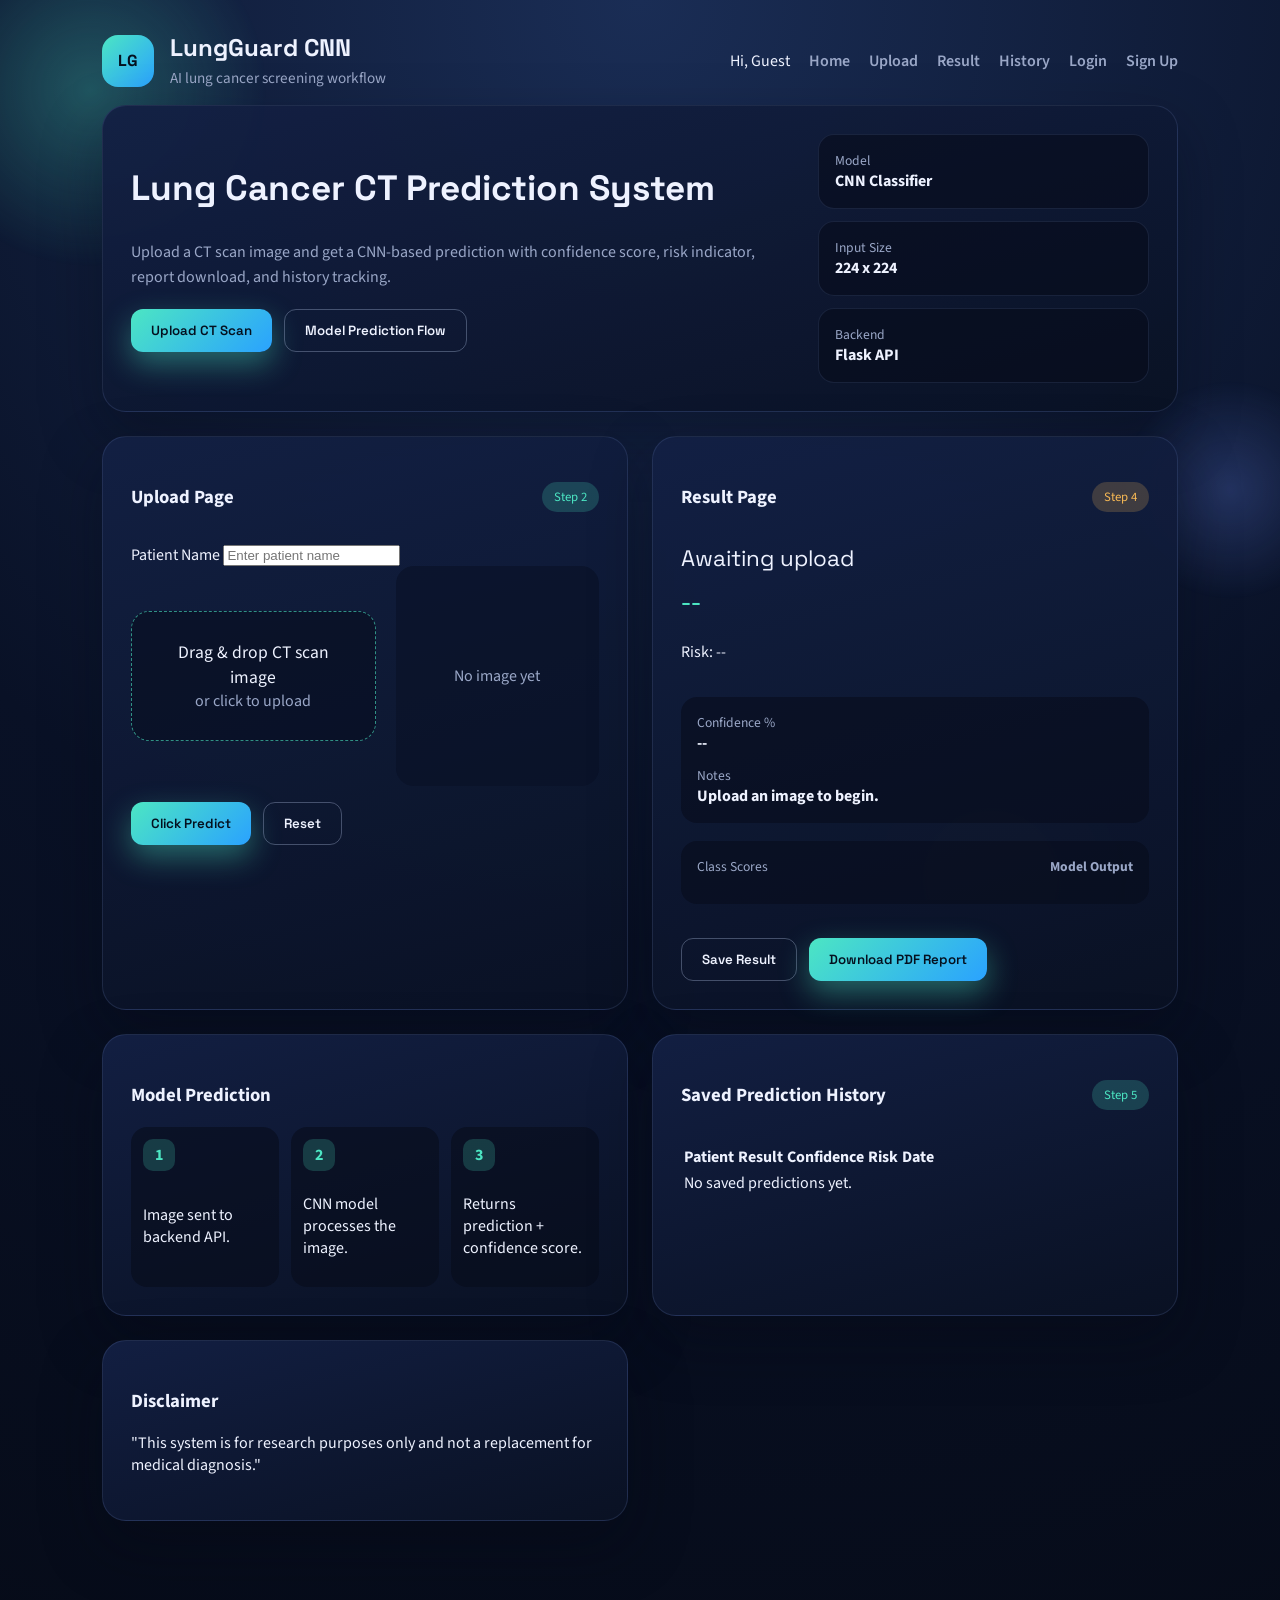
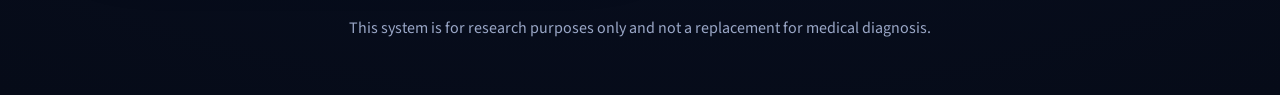
==== public/index.html @ 2ad1af48 "Fix Render deploy/runtime and Firebase frontend integration" ====
<!DOCTYPE html>
<html lang="en">
<head>
  <meta charset="UTF-8" />
  <meta name="viewport" content="width=device-width, initial-scale=1.0" />
  <title>LungGuard CNN | Lung Cancer Detection</title>
  <link rel="preconnect" href="https://fonts.googleapis.com">
  <link rel="preconnect" href="https://fonts.gstatic.com" crossorigin>
  <link href="https://fonts.googleapis.com/css2?family=Space+Grotesk:wght@400;500;600;700&family=Source+Sans+3:wght@300;400;600&display=swap" rel="stylesheet">
  <link rel="stylesheet" href="/static/css/style.css" />
</head>
<body>
  <div class="bg">
    <div class="orb orb-one"></div>
    <div class="orb orb-two"></div>
    <div class="orb orb-three"></div>
  </div>

  <header class="topbar">
    <div class="brand">
      <div class="logo">LG</div>
      <div>
        <h1>LungGuard CNN</h1>
        <p>AI lung cancer screening workflow</p>
      </div>
    </div>
    <nav class="nav">
      <span class="user-chip">Hi, Guest</span>
      <a href="#home">Home</a>
      <a href="#upload">Upload</a>
      <a href="#result">Result</a>
      <a href="#history">History</a>
      <a href="/login.html">Login</a>
      <a href="/signup.html">Sign Up</a>
    </nav>
  </header>

  <main class="grid">
    <section id="home" class="card hero">
      <div>
        <h2>Lung Cancer CT Prediction System</h2>
        <p>
          Upload a CT scan image and get a CNN-based prediction with confidence score,
          risk indicator, report download, and history tracking.
        </p>
        <div class="hero-actions">
          <button class="primary" data-scroll="#upload">Upload CT Scan</button>
          <button class="ghost" data-scroll="#model">Model Prediction Flow</button>
        </div>
      </div>
      <div class="hero-metrics">
        <div class="metric">
          <span class="metric-label">Model</span>
          <strong>CNN Classifier</strong>
        </div>
        <div class="metric">
          <span class="metric-label">Input Size</span>
          <strong>224 x 224</strong>
        </div>
        <div class="metric">
          <span class="metric-label">Backend</span>
          <strong>Flask API</strong>
        </div>
      </div>
    </section>

    <section id="upload" class="card upload">
      <div class="card-header">
        <h3>Upload Page</h3>
        <span class="badge">Step 2</span>
      </div>
      <label class="field-label" for="patientName">Patient Name</label>
      <input class="text-input" id="patientName" type="text" placeholder="Enter patient name" />
      <div class="upload-body">
        <div class="dropzone" id="dropzone">
          <input type="file" id="fileInput" accept="image/png, image/jpeg" />
          <div>
            <p>Drag & drop CT scan image</p>
            <span>or click to upload</span>
          </div>
        </div>
        <div class="preview">
          <img id="previewImage" alt="CT preview" />
          <div class="preview-empty">
            <span>No image yet</span>
          </div>
        </div>
      </div>
      <div class="actions">
        <button class="primary" id="predictBtn">Click Predict</button>
        <button class="ghost" id="resetBtn">Reset</button>
      </div>
      <div class="status" id="status"></div>
    </section>

    <section id="result" class="card results">
      <div class="card-header">
        <h3>Result Page</h3>
        <span class="badge subtle">Step 4</span>
      </div>
      <div class="result-body">
        <div class="result-main">
          <p class="result-label" id="resultLabel">Awaiting upload</p>
          <p class="result-confidence" id="resultConfidence">--</p>
          <p class="risk-pill" id="riskLevel">Risk: --</p>
        </div>
        <div class="result-details" id="resultDetails">
          <div>
            <span>Confidence %</span>
            <strong id="resultProbability">--</strong>
          </div>
          <div>
            <span>Notes</span>
            <strong id="resultNotes">Upload an image to begin.</strong>
          </div>
        </div>
        <div class="result-chart" id="resultChart">
          <div class="chart-header">
            <span>Class Scores</span>
            <strong>Model Output</strong>
          </div>
          <div class="chart-bars" id="chartBars"></div>
        </div>
        <div class="actions">
          <button class="ghost" id="saveBtn">Save Result</button>
          <button class="primary" id="downloadBtn">Download PDF Report</button>
        </div>
      </div>
    </section>

    <section id="model" class="card model">
      <h3>Model Prediction</h3>
      <div class="model-steps">
        <div>
          <span>1</span>
          <p>Image sent to backend API.</p>
        </div>
        <div>
          <span>2</span>
          <p>CNN model processes the image.</p>
        </div>
        <div>
          <span>3</span>
          <p>Returns prediction + confidence score.</p>
        </div>
      </div>
    </section>

    <section id="history" class="card insights">
      <div class="card-header">
        <h3>Saved Prediction History</h3>
        <span class="badge">Step 5</span>
      </div>
      <div class="history-wrap">
        <table class="history-table">
          <thead>
            <tr>
              <th>Patient</th>
              <th>Result</th>
              <th>Confidence</th>
              <th>Risk</th>
              <th>Date</th>
            </tr>
          </thead>
          <tbody id="historyBody">
            <tr>
              <td colspan="5">No saved predictions yet.</td>
            </tr>
          </tbody>
        </table>
      </div>
    </section>

    <section class="card disclaimer-card">
      <h3>Disclaimer</h3>
      <p class="disclaimer-text">
        "This system is for research purposes only and not a replacement for medical diagnosis."
      </p>
    </section>
  </main>

  <footer class="footer">
    <p>This system is for research purposes only and not a replacement for medical diagnosis.</p>
  </footer>

  <script>window.LUNG_GUARD_API_BASE = "https://lungcancerdetection-l4p3.onrender.com";</script>
  <script src="/static/js/app.js"></script>
</body>
</html>
---- static/css/style.css ----
﻿:root {
  --bg: #0a1224;
  --surface: #101a33;
  --surface-2: #132044;
  --accent: #4ce6c3;
  --accent-2: #f7b955;
  --text: #eef2ff;
  --muted: #9aa7c7;
  --danger: #ff6b6b;
  --shadow: 0 24px 60px rgba(6, 10, 20, 0.35);
}

* {
  box-sizing: border-box;
}

body {
  margin: 0;
  font-family: "Source Sans 3", sans-serif;
  background: radial-gradient(circle at top, #1a2d55 0%, #091126 52%, #060b18 100%);
  color: var(--text);
  min-height: 100vh;
  position: relative;
}

.bg {
  position: fixed;
  inset: 0;
  overflow: hidden;
  z-index: 0;
}

.orb {
  position: absolute;
  border-radius: 50%;
  filter: blur(0px);
  opacity: 0.4;
  animation: float 12s ease-in-out infinite;
}

.orb-one {
  width: 420px;
  height: 420px;
  background: radial-gradient(circle, rgba(76, 230, 195, 0.7), transparent 60%);
  top: -120px;
  left: -120px;
}

.orb-two {
  width: 320px;
  height: 320px;
  background: radial-gradient(circle, rgba(247, 185, 85, 0.6), transparent 60%);
  bottom: -140px;
  right: 10%;
  animation-delay: 2s;
}

.orb-three {
  width: 260px;
  height: 260px;
  background: radial-gradient(circle, rgba(110, 142, 251, 0.6), transparent 60%);
  top: 40%;
  right: -80px;
  animation-delay: 4s;
}

@keyframes float {
  0%, 100% {
    transform: translateY(0px);
  }
  50% {
    transform: translateY(24px);
  }
}

.topbar {
  position: relative;
  z-index: 1;
  display: flex;
  justify-content: space-between;
  align-items: center;
  padding: 32px 8vw 16px;
  gap: 24px;
}

.brand {
  display: flex;
  align-items: center;
  gap: 16px;
}

.logo {
  width: 52px;
  height: 52px;
  border-radius: 16px;
  background: linear-gradient(135deg, var(--accent), #2aa2ff);
  display: grid;
  place-items: center;
  font-family: "Space Grotesk", sans-serif;
  font-weight: 700;
  color: #04101f;
}

.brand h1 {
  margin: 0;
  font-family: "Space Grotesk", sans-serif;
  font-size: 1.5rem;
}

.brand p {
  margin: 4px 0 0;
  color: var(--muted);
  font-size: 0.95rem;
}

.nav a {
  margin-left: 16px;
  color: var(--muted);
  text-decoration: none;
  font-weight: 600;
}

.nav a:hover {
  color: var(--text);
}

.grid {
  position: relative;
  z-index: 1;
  padding: 0 8vw 60px;
  display: grid;
  gap: 24px;
  grid-template-columns: repeat(2, minmax(0, 1fr));
}

.card {
  background: linear-gradient(165deg, rgba(19, 32, 68, 0.95), rgba(10, 18, 36, 0.95));
  border-radius: 24px;
  padding: 28px;
  box-shadow: var(--shadow);
  border: 1px solid rgba(90, 110, 160, 0.25);
  animation: fadeUp 0.8s ease both;
}

@keyframes fadeUp {
  from {
    opacity: 0;
    transform: translateY(14px);
  }
  to {
    opacity: 1;
    transform: translateY(0px);
  }
}

.hero {
  grid-column: span 2;
  display: grid;
  grid-template-columns: 2fr 1fr;
  gap: 24px;
  align-items: center;
}

.hero h2 {
  font-family: "Space Grotesk", sans-serif;
  font-size: 2.2rem;
  margin-top: 0;
}

.hero p {
  color: var(--muted);
  line-height: 1.6;
}

.hero-actions {
  display: flex;
  gap: 12px;
  margin-top: 18px;
}

.hero-metrics {
  display: grid;
  gap: 12px;
}

.metric {
  background: rgba(8, 13, 28, 0.6);
  padding: 16px;
  border-radius: 16px;
  border: 1px solid rgba(90, 110, 160, 0.2);
}

.metric-label {
  display: block;
  color: var(--muted);
  font-size: 0.85rem;
}

.card-header {
  display: flex;
  justify-content: space-between;
  align-items: center;
  margin-bottom: 16px;
}

.badge {
  background: rgba(76, 230, 195, 0.2);
  color: var(--accent);
  padding: 6px 12px;
  border-radius: 999px;
  font-size: 0.8rem;
}

.badge.subtle {
  background: rgba(247, 185, 85, 0.2);
  color: var(--accent-2);
}

.upload-body {
  display: grid;
  gap: 20px;
  grid-template-columns: 1.2fr 1fr;
  align-items: center;
}

.dropzone {
  border: 1px dashed rgba(76, 230, 195, 0.6);
  border-radius: 18px;
  padding: 28px;
  text-align: center;
  background: rgba(9, 17, 38, 0.8);
  position: relative;
  cursor: pointer;
}

.dropzone input {
  position: absolute;
  inset: 0;
  opacity: 0;
  cursor: pointer;
}

.dropzone p {
  margin: 0;
  font-size: 1.1rem;
}

.dropzone span {
  color: var(--muted);
}

.preview {
  background: rgba(9, 17, 38, 0.6);
  border-radius: 18px;
  padding: 16px;
  min-height: 220px;
  display: grid;
  place-items: center;
  position: relative;
  overflow: hidden;
}

.preview img {
  max-width: 100%;
  border-radius: 12px;
  display: none;
}

.preview.active img {
  display: block;
}

.preview-empty {
  color: var(--muted);
}

.actions {
  display: flex;
  gap: 12px;
  margin-top: 16px;
}

button {
  border: none;
  font-family: "Space Grotesk", sans-serif;
  padding: 12px 20px;
  border-radius: 12px;
  font-weight: 600;
  cursor: pointer;
  transition: transform 0.2s ease, box-shadow 0.2s ease;
}

button:hover {
  transform: translateY(-2px);
}

.primary {
  background: linear-gradient(135deg, var(--accent), #2aa2ff);
  color: #04101f;
  box-shadow: 0 12px 30px rgba(76, 230, 195, 0.4);
}

.ghost {
  background: transparent;
  border: 1px solid rgba(154, 167, 199, 0.4);
  color: var(--text);
}

.status {
  margin-top: 14px;
  color: var(--muted);
}

.results .result-body {
  display: grid;
  gap: 18px;
}

.result-label {
  font-family: "Space Grotesk", sans-serif;
  font-size: 1.4rem;
  margin: 0;
}

.result-confidence {
  font-size: 2rem;
  margin: 6px 0 0;
  color: var(--accent);
}

.result-details {
  display: grid;
  gap: 12px;
  background: rgba(8, 13, 28, 0.6);
  padding: 16px;
  border-radius: 16px;
}

.result-details span {
  color: var(--muted);
  display: block;
  font-size: 0.85rem;
}

.result-chart {
  background: rgba(8, 13, 28, 0.6);
  border-radius: 16px;
  padding: 16px;
  display: grid;
  gap: 12px;
}

.chart-header {
  display: flex;
  justify-content: space-between;
  color: var(--muted);
  font-size: 0.85rem;
}

.chart-bars {
  display: grid;
  gap: 10px;
}

.chart-bar {
  display: grid;
  gap: 6px;
}

.chart-bar label {
  display: flex;
  justify-content: space-between;
  font-size: 0.85rem;
  color: var(--text);
}

.bar-track {
  height: 8px;
  background: rgba(154, 167, 199, 0.2);
  border-radius: 999px;
  overflow: hidden;
}

.bar-fill {
  height: 100%;
  width: 0%;
  background: linear-gradient(90deg, var(--accent), #2aa2ff);
  border-radius: 999px;
  transition: width 0.6s ease;
}

.insights .insight-grid {
  display: grid;
  gap: 16px;
  grid-template-columns: repeat(3, minmax(0, 1fr));
}

.insight {
  padding: 16px;
  border-radius: 16px;
  background: rgba(8, 13, 28, 0.6);
  border: 1px solid rgba(90, 110, 160, 0.2);
}

.model-steps {
  display: grid;
  grid-template-columns: repeat(3, minmax(0, 1fr));
  gap: 12px;
  margin-top: 16px;
}

.model-steps div {
  background: rgba(8, 13, 28, 0.6);
  padding: 12px;
  border-radius: 16px;
  display: grid;
  gap: 6px;
}

.model-steps span {
  width: 32px;
  height: 32px;
  border-radius: 10px;
  display: grid;
  place-items: center;
  background: rgba(76, 230, 195, 0.2);
  color: var(--accent);
  font-weight: 700;
}

.footer {
  text-align: center;
  color: var(--muted);
  padding: 20px 0 40px;
}

@media (max-width: 980px) {
  .grid {
    grid-template-columns: 1fr;
  }

  .hero {
    grid-template-columns: 1fr;
  }

  .upload-body {
    grid-template-columns: 1fr;
  }

  .insights .insight-grid,
  .model-steps {
    grid-template-columns: 1fr;
  }

  .nav {
    display: none;
  }
}
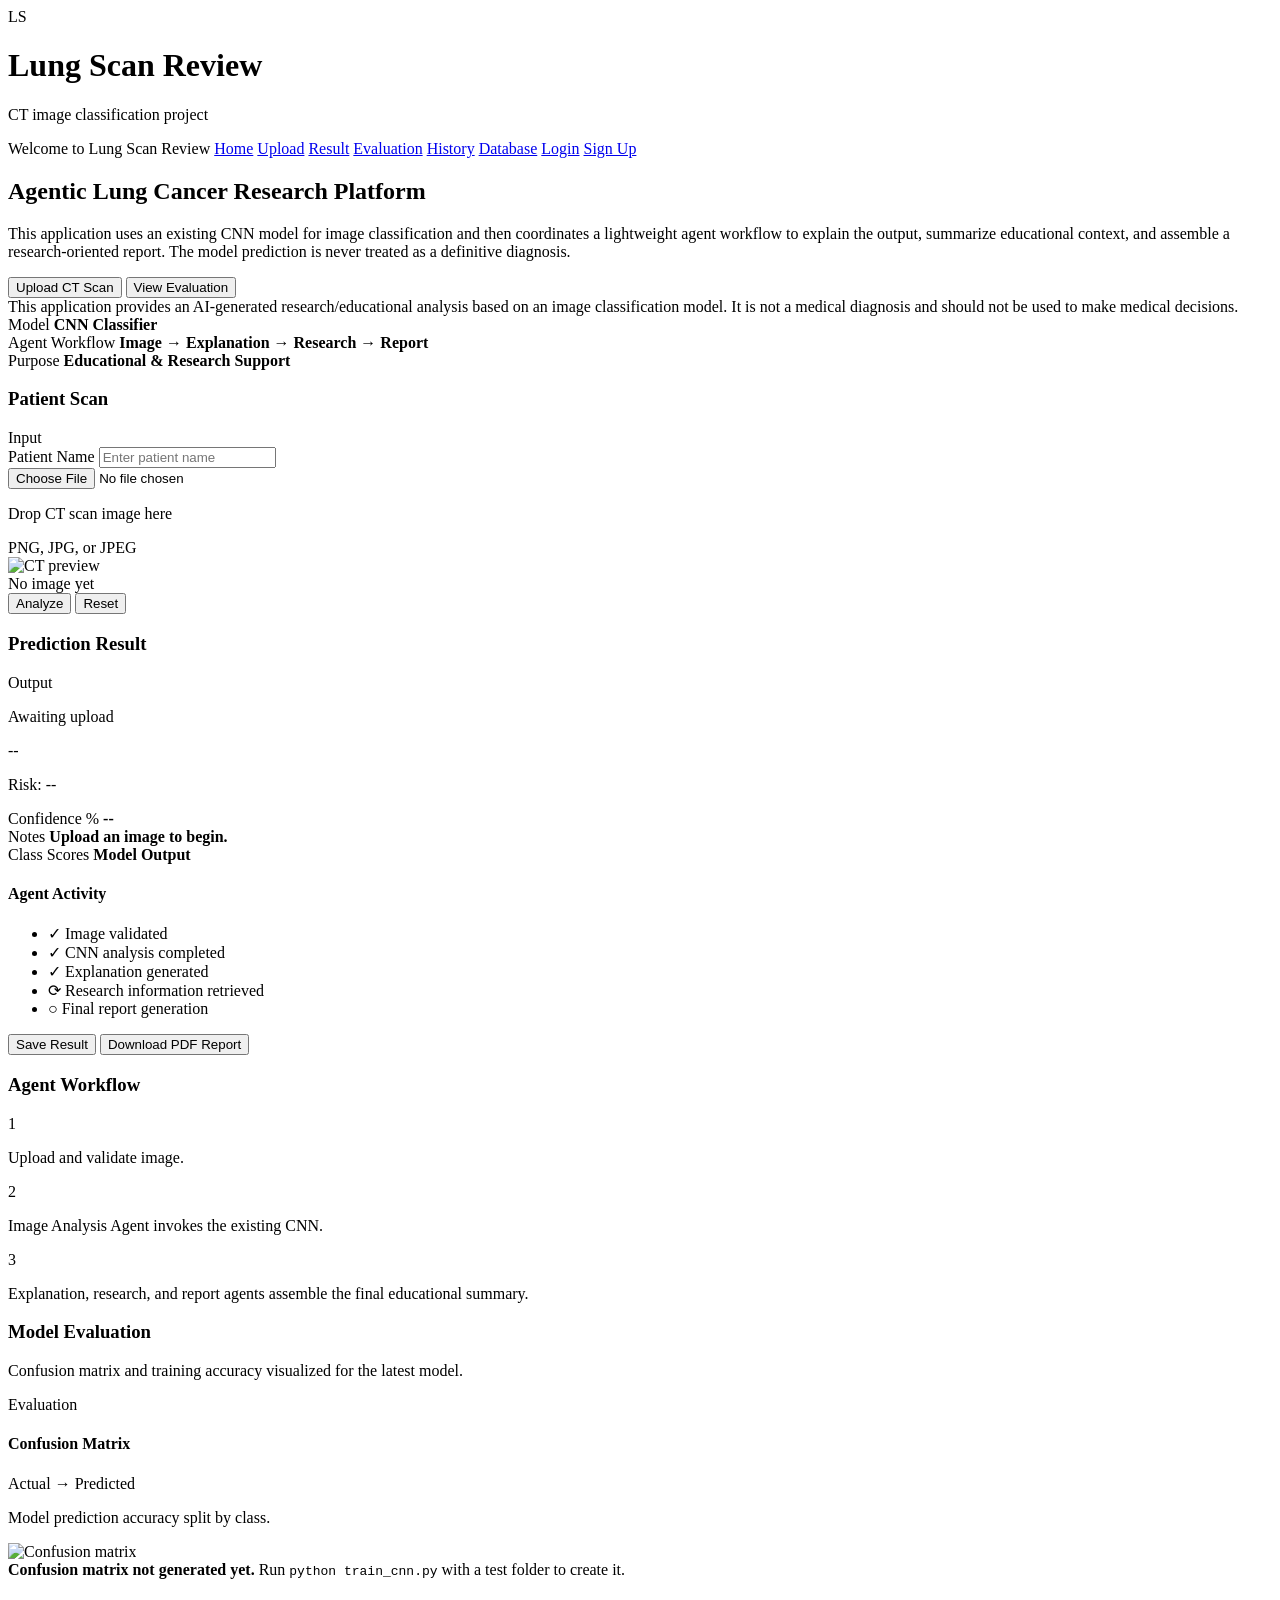
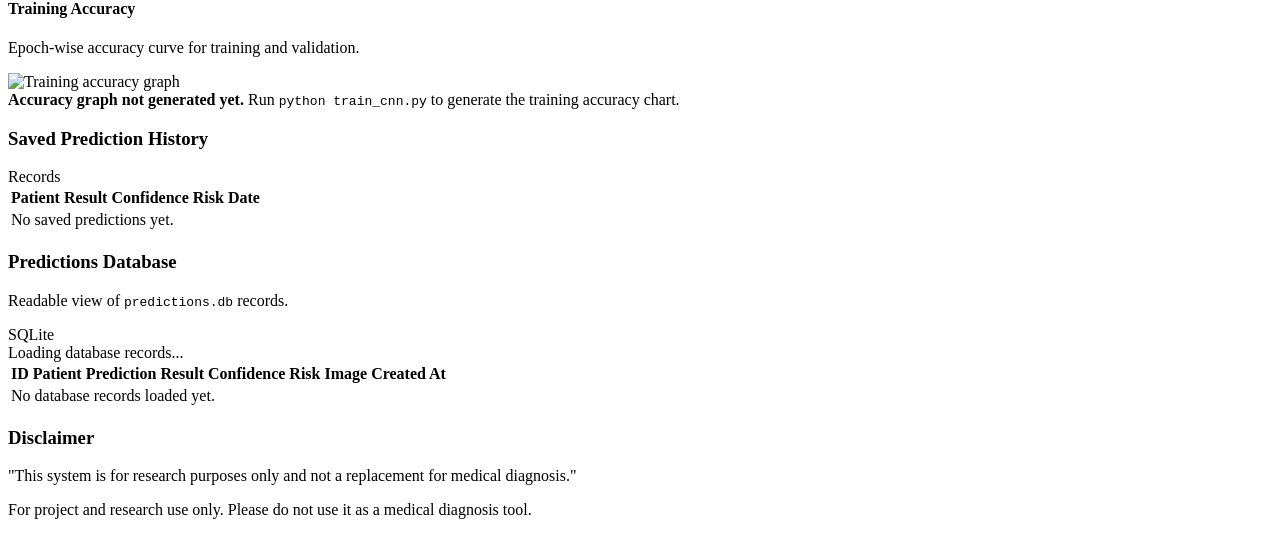
==== commit 22fe6f70: "Add agentic lung cancer workflow and cleanup repo" ====
--- a/public/index.html
+++ b/public/index.html
@@ -3,33 +3,29 @@
 <head>
   <meta charset="UTF-8" />
   <meta name="viewport" content="width=device-width, initial-scale=1.0" />
-  <title>LungGuard CNN | Lung Cancer Detection</title>
+  <title>Lung Scan Review | CNN Project</title>
   <link rel="preconnect" href="https://fonts.googleapis.com">
   <link rel="preconnect" href="https://fonts.gstatic.com" crossorigin>
   <link href="https://fonts.googleapis.com/css2?family=Space+Grotesk:wght@400;500;600;700&family=Source+Sans+3:wght@300;400;600&display=swap" rel="stylesheet">
   <link rel="stylesheet" href="/static/css/style.css" />
 </head>
 <body>
-  <div class="bg">
-    <div class="orb orb-one"></div>
-    <div class="orb orb-two"></div>
-    <div class="orb orb-three"></div>
-  </div>
-
   <header class="topbar">
     <div class="brand">
-      <div class="logo">LG</div>
+      <div class="logo">LS</div>
       <div>
-        <h1>LungGuard CNN</h1>
-        <p>AI lung cancer screening workflow</p>
+        <h1>Lung Scan Review</h1>
+        <p>CT image classification project</p>
       </div>
     </div>
     <nav class="nav">
-      <span class="user-chip">Hi, Guest</span>
+      <span class="user-chip">Welcome to Lung Scan Review</span>
       <a href="#home">Home</a>
       <a href="#upload">Upload</a>
       <a href="#result">Result</a>
+      <a href="#evaluation">Evaluation</a>
       <a href="#history">History</a>
+      <a href="#database">Database</a>
       <a href="/login.html">Login</a>
       <a href="/signup.html">Sign Up</a>
     </nav>
@@ -38,14 +34,17 @@
   <main class="grid">
     <section id="home" class="card hero">
       <div>
-        <h2>Lung Cancer CT Prediction System</h2>
+        <h2>Agentic Lung Cancer Research Platform</h2>
         <p>
-          Upload a CT scan image and get a CNN-based prediction with confidence score,
-          risk indicator, report download, and history tracking.
+          This application uses an existing CNN model for image classification and then coordinates a lightweight agent workflow to explain the output,
+          summarize educational context, and assemble a research-oriented report. The model prediction is never treated as a definitive diagnosis.
         </p>
         <div class="hero-actions">
           <button class="primary" data-scroll="#upload">Upload CT Scan</button>
-          <button class="ghost" data-scroll="#model">Model Prediction Flow</button>
+          <button class="ghost" data-scroll="#evaluation">View Evaluation</button>
+        </div>
+        <div class="disclaimer-box">
+          This application provides an AI-generated research/educational analysis based on an image classification model. It is not a medical diagnosis and should not be used to make medical decisions.
         </div>
       </div>
       <div class="hero-metrics">
@@ -54,20 +53,20 @@
           <strong>CNN Classifier</strong>
         </div>
         <div class="metric">
-          <span class="metric-label">Input Size</span>
-          <strong>224 x 224</strong>
+          <span class="metric-label">Agent Workflow</span>
+          <strong>Image → Explanation → Research → Report</strong>
         </div>
         <div class="metric">
-          <span class="metric-label">Backend</span>
-          <strong>Flask API</strong>
+          <span class="metric-label">Purpose</span>
+          <strong>Educational & Research Support</strong>
         </div>
       </div>
     </section>
 
     <section id="upload" class="card upload">
       <div class="card-header">
-        <h3>Upload Page</h3>
-        <span class="badge">Step 2</span>
+        <h3>Patient Scan</h3>
+        <span class="badge">Input</span>
       </div>
       <label class="field-label" for="patientName">Patient Name</label>
       <input class="text-input" id="patientName" type="text" placeholder="Enter patient name" />
@@ -75,8 +74,8 @@
         <div class="dropzone" id="dropzone">
           <input type="file" id="fileInput" accept="image/png, image/jpeg" />
           <div>
-            <p>Drag & drop CT scan image</p>
-            <span>or click to upload</span>
+            <p>Drop CT scan image here</p>
+            <span>PNG, JPG, or JPEG</span>
           </div>
         </div>
         <div class="preview">
@@ -87,7 +86,7 @@
         </div>
       </div>
       <div class="actions">
-        <button class="primary" id="predictBtn">Click Predict</button>
+        <button class="primary" id="predictBtn">Analyze</button>
         <button class="ghost" id="resetBtn">Reset</button>
       </div>
       <div class="status" id="status"></div>
@@ -95,8 +94,8 @@
 
     <section id="result" class="card results">
       <div class="card-header">
-        <h3>Result Page</h3>
-        <span class="badge subtle">Step 4</span>
+        <h3>Prediction Result</h3>
+        <span class="badge subtle">Output</span>
       </div>
       <div class="result-body">
         <div class="result-main">
@@ -121,6 +120,16 @@
           </div>
           <div class="chart-bars" id="chartBars"></div>
         </div>
+        <div class="agent-panel">
+          <h4>Agent Activity</h4>
+          <ul>
+            <li>✓ Image validated</li>
+            <li>✓ CNN analysis completed</li>
+            <li>✓ Explanation generated</li>
+            <li>⟳ Research information retrieved</li>
+            <li>○ Final report generation</li>
+          </ul>
+        </div>
         <div class="actions">
           <button class="ghost" id="saveBtn">Save Result</button>
           <button class="primary" id="downloadBtn">Download PDF Report</button>
@@ -129,19 +138,62 @@
     </section>
 
     <section id="model" class="card model">
-      <h3>Model Prediction</h3>
+      <h3>Agent Workflow</h3>
       <div class="model-steps">
         <div>
           <span>1</span>
-          <p>Image sent to backend API.</p>
+          <p>Upload and validate image.</p>
         </div>
         <div>
           <span>2</span>
-          <p>CNN model processes the image.</p>
+          <p>Image Analysis Agent invokes the existing CNN.</p>
         </div>
         <div>
           <span>3</span>
-          <p>Returns prediction + confidence score.</p>
+          <p>Explanation, research, and report agents assemble the final educational summary.</p>
+        </div>
+      </div>
+    </section>
+
+    <section id="evaluation" class="card evaluation">
+      <div class="card-header">
+        <div>
+          <h3>Model Evaluation</h3>
+          <p class="card-subtitle">Confusion matrix and training accuracy visualized for the latest model.</p>
+        </div>
+        <span class="badge">Evaluation</span>
+      </div>
+
+      <div class="evaluation-grid">
+        <div class="matrix-card">
+          <div class="matrix-heading">
+            <div class="matrix-title-row">
+              <h4>Confusion Matrix</h4>
+              <span class="matrix-tag">Actual → Predicted</span>
+            </div>
+            <p>Model prediction accuracy split by class.</p>
+          </div>
+          <div class="matrix-wrap">
+            <img id="confusionMatrixImage" src="/static/confusion_matrix.png" alt="Confusion matrix" />
+            <div class="matrix-empty" id="matrixEmpty">
+              <strong>Confusion matrix not generated yet.</strong>
+              <span>Run <code>python train_cnn.py</code> with a test folder to create it.</span>
+            </div>
+          </div>
+        </div>
+
+        <div class="graph-card">
+          <div class="matrix-heading">
+            <h4>Training Accuracy</h4>
+            <p>Epoch-wise accuracy curve for training and validation.</p>
+          </div>
+          <div class="graph-wrap">
+            <img id="accuracyPlotImage" src="/static/accuracy_plot.png" alt="Training accuracy graph" />
+            <div class="matrix-empty" id="accuracyEmpty">
+              <strong>Accuracy graph not generated yet.</strong>
+              <span>Run <code>python train_cnn.py</code> to generate the training accuracy chart.</span>
+            </div>
+          </div>
         </div>
       </div>
     </section>
@@ -149,7 +201,7 @@
     <section id="history" class="card insights">
       <div class="card-header">
         <h3>Saved Prediction History</h3>
-        <span class="badge">Step 5</span>
+        <span class="badge">Records</span>
       </div>
       <div class="history-wrap">
         <table class="history-table">
@@ -171,6 +223,37 @@
       </div>
     </section>
 
+    <section id="database" class="card database-card">
+      <div class="card-header">
+        <div>
+          <h3>Predictions Database</h3>
+          <p class="card-subtitle">Readable view of <code>predictions.db</code> records.</p>
+        </div>
+        <span class="badge">SQLite</span>
+      </div>
+      <div class="db-summary" id="databaseSummary">Loading database records...</div>
+      <div class="history-wrap">
+        <table class="history-table database-table">
+          <thead>
+            <tr>
+              <th>ID</th>
+              <th>Patient</th>
+              <th>Prediction Result</th>
+              <th>Confidence</th>
+              <th>Risk</th>
+              <th>Image</th>
+              <th>Created At</th>
+            </tr>
+          </thead>
+          <tbody id="databaseBody">
+            <tr>
+              <td colspan="7">No database records loaded yet.</td>
+            </tr>
+          </tbody>
+        </table>
+      </div>
+    </section>
+
     <section class="card disclaimer-card">
       <h3>Disclaimer</h3>
       <p class="disclaimer-text">
@@ -180,10 +263,10 @@
   </main>
 
   <footer class="footer">
-    <p>This system is for research purposes only and not a replacement for medical diagnosis.</p>
+    <p>For project and research use only. Please do not use it as a medical diagnosis tool.</p>
   </footer>
 
-  <script>window.LUNG_GUARD_API_BASE = "https://lungcancerdetection-l4p3.onrender.com";</script>
-  <script src="/static/js/app.js"></script>
+  <script>window.LUNG_GUARD_API_BASE = window.LUNG_GUARD_API_BASE || window.location.origin || "";</script>
+  <script src="/static/js/app.js?v=ct-filter-3"></script>
 </body>
 </html>
